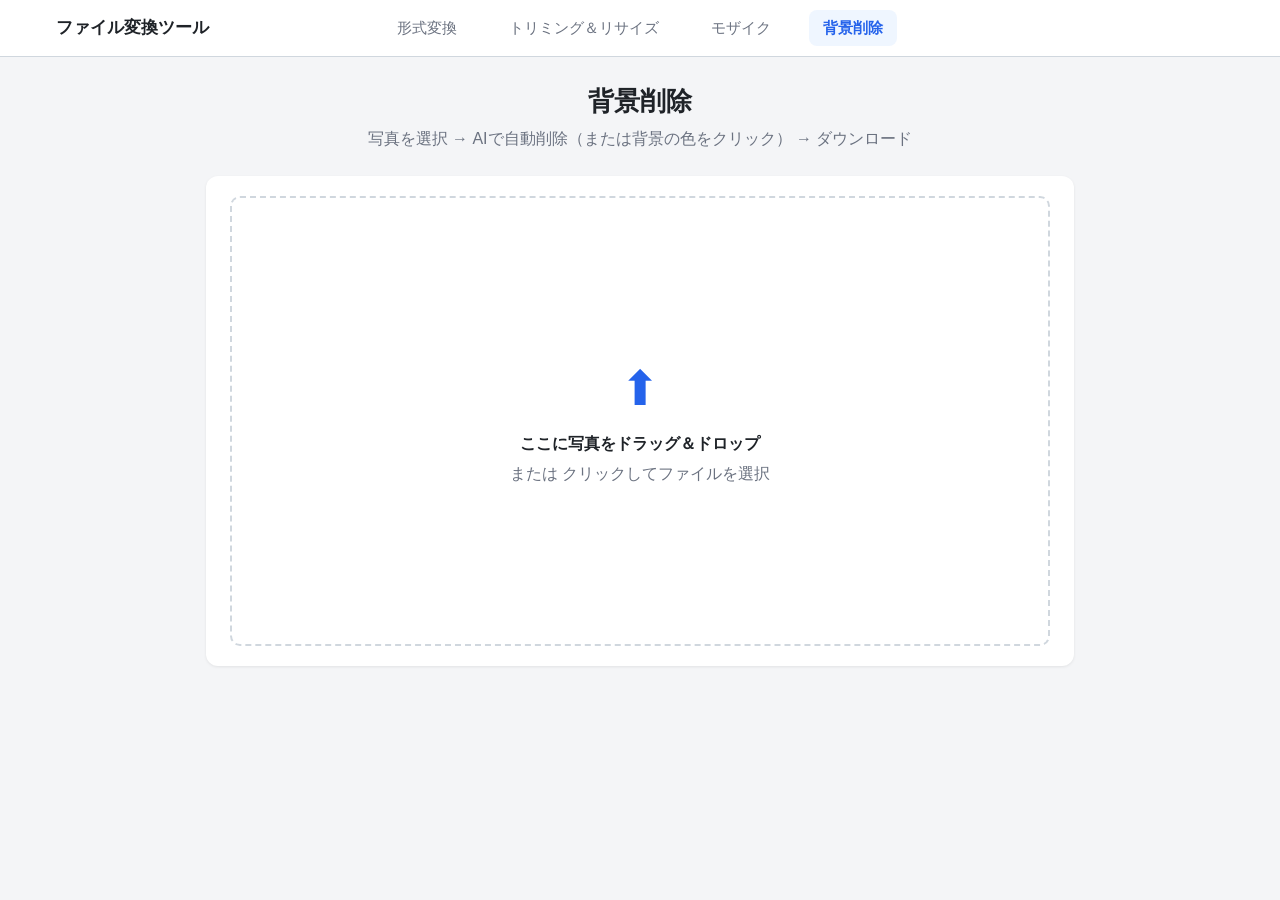
==== bg-remove/index.html @ c01a8f23 "画像ツール一式の初回コミット - 形式変換（画像・PDF の相互変換、入力形式の自動判定） - トリミング＆リサイズ - モザイク（図形・ブラシ、モザイク／ぼかし） - 背景削除（AI 自動削除、色で" ====
<!DOCTYPE html>
<html lang="ja">
<head>
  <meta charset="UTF-8">
  <meta name="viewport" content="width=device-width, initial-scale=1">
  <title>背景削除</title>
  <link rel="stylesheet" href="../style.css">
</head>
<body>
  <header class="site-header">
    <div class="site-inner">
      <a class="brand" href="../index.html">ファイル変換ツール</a>
      <nav class="site-nav">
        <a href="../index.html">形式変換</a>
        <a href="../resize/index.html">トリミング＆リサイズ</a>
        <a href="../mosaic/index.html">モザイク</a>
        <a href="index.html" class="active" aria-current="page">背景削除</a>
      </nav>
    </div>
  </header>

  <div class="page-head">
    <h1>背景削除</h1>
    <p class="sub">写真を選択 → AIで自動削除（または背景の色をクリック） → ダウンロード</p>
  </div>

  <div class="layout" id="layout">
    <main class="main-col">
      <!-- 最初の画面：ドロップのみ -->
      <section class="card drop-card" id="step-input">
        <label id="drop-zone" class="drop-zone" for="file-input">
          <input type="file" id="file-input" accept="image/*" hidden>
          <div class="drop-inner">
            <div class="drop-icon">⬆</div>
            <p><strong>ここに写真をドラッグ＆ドロップ</strong></p>
            <p class="muted">または クリックしてファイルを選択</p>
          </div>
        </label>
      </section>

      <!-- 読み込み後：左に画像 -->
      <section class="card hidden" id="workspace">
        <div class="pane-head">
          <h2 id="file-info"></h2>
          <div class="info-wrap">
            <button type="button" class="info-btn" aria-label="操作のヒント" aria-expanded="false">i</button>
            <p id="tool-hint" class="info-pop" role="tooltip"></p>
          </div>
        </div>
        <div class="edit-bar">
          <button type="button" id="btn-undo" class="icon-btn" title="元に戻す（⌘Z / Ctrl+Z）" aria-label="元に戻す">
            <svg viewBox="0 0 24 24" aria-hidden="true"><path d="M3 12a9 9 0 1 0 9-9 9.7 9.7 0 0 0-6.7 2.7L3 8"/><path d="M3 3v5h5"/></svg>
          </button>
          <button type="button" id="btn-redo" class="icon-btn" title="やり直す（⇧⌘Z / Ctrl+Y）" aria-label="やり直す">
            <svg viewBox="0 0 24 24" aria-hidden="true"><path d="M21 12a9 9 0 1 1-9-9 9.7 9.7 0 0 1 6.7 2.7L21 8"/><path d="M21 3v5h-5"/></svg>
          </button>
          <button type="button" id="btn-reset" class="btn secondary with-icon">
            <svg viewBox="0 0 24 24" aria-hidden="true"><path d="M3 6h18"/><path d="M8 6V4h8v2"/><path d="m19 6-1 14H6L5 6"/><path d="M10 11v6M14 11v6"/></svg>すべて元に戻す
          </button>
          <div class="bar-right">
            <div class="view-switch" role="tablist">
              <button type="button" role="tab" data-view="edit" class="active">編集</button>
              <button type="button" role="tab" data-view="original">元画像</button>
            </div>
          </div>
        </div>
        <div class="crop-area">
          <div id="stage" class="mosaic-stage">
            <canvas id="view" class="checker"></canvas>
          </div>
        </div>
      </section>
    </main>

    <!-- 背景削除の設定（サイドバー） -->
    <aside class="side card hidden" id="side">
      <div class="side-head">
        <h2>背景削除</h2>
      </div>

      <div class="side-body">
        <div class="opt">
          <button type="button" id="btn-ai" class="btn secondary block with-icon ai-btn">
            <span class="ai-fill" aria-hidden="true"></span>
            <svg viewBox="0 0 24 24" aria-hidden="true"><path d="M12 3l1.8 4.7L18.5 9.5l-4.7 1.8L12 16l-1.8-4.7L5.5 9.5l4.7-1.8Z"/><path d="M19 15l.8 2.2L22 18l-2.2.8L19 21l-.8-2.2L16 18l2.2-.8Z"/></svg>
            <span class="ai-label" aria-live="polite">AIで背景を自動削除</span>
          </button>
          <p class="muted small credit">AI: ormbg（Apache-2.0）／ Transformers.js（Apache-2.0）</p>
          <p id="ai-status" class="muted small">初回のみAIモデル（約44〜88MB）をダウンロードします。画像は外部に送信されません。</p>
        </div>

        <div class="opt divided">
          <div class="opt-title">色で消す <span class="muted small">（AI未使用）</span></div>
          <p class="muted small opt-note">画像の背景をクリックすると、つながっている色の近い範囲を消します。白い壁などシンプルな背景向けです。</p>
          <div class="opt-title">許容範囲 <span class="opt-value"><span id="tolerance-val">20</span></span></div>
          <input type="range" id="tolerance" min="1" max="60" step="1" value="20">
        </div>

        <div class="opt divided">
          <div class="opt-title">背景</div>
          <select id="bg-mode" class="seg">
            <option value="transparent">透明</option>
            <option value="white">白</option>
            <option value="color">色を指定</option>
          </select>
          <label id="bg-color-row" class="color-row hidden">色 <input type="color" id="bg-color" value="#2563eb"></label>
        </div>
      </div>

      <div class="side-actions">
        <button type="button" id="btn-download" class="btn primary block">ダウンロード</button>
        <button type="button" id="btn-new" class="btn secondary block">別の写真を選ぶ</button>
      </div>
    </aside>
  </div>

  <script src="../segmented.js"></script>
  <script src="app.js"></script>
</body>
</html>
---- style.css ----
* { box-sizing: border-box; }

:root {
  --bg: #f4f5f7;
  --card: #ffffff;
  --text: #1f2328;
  --muted: #6b7280;
  --accent: #2563eb;
  --accent-hover: #1d4ed8;
  --border: #d0d7de;
  --error: #dc2626;
  --panel: #f5f8ff;
  --header-h: 57px;
  --side-w: 360px;
}

body {
  margin: 0;
  font-family: -apple-system, BlinkMacSystemFont, "Hiragino Sans", "Noto Sans JP", sans-serif;
  background: var(--bg);
  color: var(--text);
  line-height: 1.6;
}

/* ---------- サイト共通ヘッダ ---------- */
.site-header {
  position: sticky;
  top: 0;
  z-index: 50;
  background: var(--card);
  border-bottom: 1px solid var(--border);
}
.site-inner {
  max-width: 1200px;
  margin: 0 auto;
  padding: 8px 16px;
  min-height: calc(var(--header-h) - 1px);
  display: flex;
  align-items: center;
  flex-wrap: wrap;
  gap: 8px 16px;
}
.brand {
  font-weight: bold;
  font-size: 1.05rem;
  color: var(--text);
  text-decoration: none;
}
.site-nav {
  display: flex;
  flex-wrap: wrap;
  gap: 4px;
  margin-left: auto;
}
.site-nav a {
  padding: 6px 14px;
  border-radius: 8px;
  color: var(--muted);
  text-decoration: none;
  font-size: .95rem;
}
/* ナビは画面の中央に置き、項目の間隔を広めにとる */
@media (min-width: 641px) {
  .site-inner {
    display: grid;
    grid-template-columns: 1fr auto 1fr;
  }
  .site-nav { margin-left: 0; gap: 24px; }
}
.site-nav a:hover { background: #f3f4f6; color: var(--text); }
.site-nav a.active { background: #eff6ff; color: var(--accent); font-weight: bold; }

.page-head {
  text-align: center;
  padding: 24px 16px 8px;
}
.page-head h1 { margin: 0; font-size: 1.6rem; }
.sub { margin: 4px 0 0; color: var(--muted); }

/* ---------- レイアウト ---------- */
.layout {
  max-width: 900px;
  margin: 0 auto;
  padding: 16px;
}

/* 設定サイドバー：見出し／中身（スクロール）／下端に固定の操作ボタン */
.card.side {
  display: flex;
  flex-direction: column;
  padding: 0;
  overflow: hidden;
  animation: side-in .25s ease-out;
}
.side-head { padding: 16px 20px 12px; }
.side-head + .side-body { padding-top: 4px; }
.side-head h2 { margin: 0; }
.side-body { padding: 16px 20px; }
.side-actions {
  padding: 12px 20px 16px;
  border-top: 1px solid var(--border);
  background: var(--card);
}
.side-actions p { margin: 4px 0; }
.side-actions p:empty { display: none; }

/* 広い画面：ヘッダの下から画面の下端まで、右端に貼り付ける */
@media (min-width: 861px) {
  body.has-side { padding-right: var(--side-w); }
  /* ヘッダは画面幅いっぱいのまま */
  body.has-side .site-header { margin-right: calc(-1 * var(--side-w)); }
  body.has-side .card.side {
    position: fixed;
    z-index: 40;
    top: var(--header-h);
    right: 0;
    bottom: 0;
    width: var(--side-w);
    margin: 0;
    border-radius: 0;
    box-shadow: -1px 0 0 var(--border), -6px 0 16px rgba(0,0,0,.05);
  }
  body.has-side .side-body { flex: 1; overflow-y: auto; }
  body.has-side .layout { max-width: 1100px; }
}
body.has-side .page-head { display: none; }

/* 最初の画面：大きなドロップ枠だけ */
.drop-card .drop-zone {
  min-height: 50vh;
  display: grid;
  place-items: center;
}
.drop-card .drop-icon { font-size: 3rem; }

/* 作業領域の見出し行（左に名前、右上に切り替えタブなど） */
.pane-head {
  display: flex;
  align-items: center;
  justify-content: space-between;
  gap: 12px;
  flex-wrap: wrap;
  margin-bottom: 12px;
}
.card .pane-head h2 { margin: 0; min-width: 0; overflow-wrap: anywhere; }

/* 編集／プレビュー切り替えタブ */
.view-switch {
  display: inline-flex;
  padding: 3px;
  border-radius: 10px;
  background: #e5e7eb;
}
.view-switch button {
  min-height: 38px;
  padding: 6px 16px;
  border: none;
  border-radius: 8px;
  background: transparent;
  color: var(--muted);
  font-size: .95rem;
  cursor: pointer;
}
.view-switch button:hover { color: var(--text); }
.view-switch button.active {
  background: #fff;
  color: var(--accent);
  font-weight: bold;
  box-shadow: 0 1px 3px rgba(0,0,0,.12);
}
@keyframes side-in {
  from { opacity: 0; transform: translateX(24px); }
  to { opacity: 1; transform: none; }
}

/* 狭い画面：作業領域の下に通常のカードとして並べる */
@media (max-width: 860px) {
  .card.side { animation-name: side-up; }
}
@keyframes side-up {
  from { opacity: 0; transform: translateY(16px); }
  to { opacity: 1; transform: none; }
}

/* ---------- サイドバーの設定項目 ---------- */
.opt { margin-bottom: 18px; }
.opt-title {
  display: flex;
  align-items: baseline;
  gap: 6px;
  font-weight: bold;
  font-size: .9rem;
  margin-bottom: 6px;
}
.opt-value { margin-left: auto; font-weight: normal; color: var(--muted); }
.opt input[type="range"] { width: 100%; height: 28px; }
.opt .fields { margin-bottom: 8px; }
.side .fields input[type="number"] { width: 90px; }

/* タップしやすいボタン型の選択肢（segmented.js） */
.seg-group {
  display: flex;
  flex-wrap: wrap;
  gap: 6px;
}
.seg-group button {
  flex: 1 1 auto;
  min-width: 64px;
  min-height: 44px;
  padding: 8px 10px;
  border: 1px solid var(--border);
  border-radius: 10px;
  background: #fff;
  color: var(--text);
  font-size: .95rem;
  cursor: pointer;
  text-align: center;
  display: grid;
  place-items: center;
  transition: background .15s, border-color .15s, color .15s;
  white-space: nowrap;
}
.seg-group button:hover:not(:disabled) { background: #f3f4f6; }
.seg-group button.active {
  background: var(--accent);
  border-color: var(--accent);
  color: #fff;
  font-weight: bold;
}
.seg-group button:disabled { opacity: .4; cursor: not-allowed; }
.seg-group button:focus-visible { outline: 2px solid var(--accent); outline-offset: 2px; }

/* ダウンロードボタン幅を2等分した枠（入力形式・出力形式で共通） */
.grid2 {
  display: grid;
  grid-template-columns: repeat(2, minmax(0, 1fr));
  gap: 6px;
}

/* ファイルタブ（トリミングのサイズの決め方）：サイドバー幅いっぱいのタブ＋下端まで続く内容パネル */
.file-tabs {
  display: flex;
  align-items: flex-end;
  gap: 4px;
}
.file-tabs label {
  flex: 1 1 0;
  display: grid;
  place-items: center;
  min-height: 44px;
  padding: 6px 8px;
  border: 1px solid var(--border);
  border-bottom: none;
  border-radius: 10px 10px 0 0;
  background: #e5e7eb;
  color: var(--muted);
  font-size: .95rem;
  white-space: nowrap;
  cursor: pointer;
  transition: background .15s, color .15s;
}
.file-tabs label:hover { background: #d7dbe0; color: var(--text); }
/* 選択中のタブは少し背を高くし、下のパネルと同じ色でつなげる */
.file-tabs label:has(input:checked) {
  position: relative;
  z-index: 1;
  min-height: 52px;
  margin-bottom: -1px;
  padding-bottom: 7px;
  background: var(--panel);
  border-top: 3px solid var(--accent);
  color: var(--accent);
  font-weight: bold;
}
.file-tabs input { position: absolute; opacity: 0; pointer-events: none; }
.file-tabs label:has(input:focus-visible) { outline: 2px solid var(--accent); outline-offset: -4px; }
.file-panel {
  flex: 1;
  border-top: 1px solid var(--border);
  background: var(--panel);
}
/* タブごとに切り替わる部分（その下は共通の設定） */
.tab-content {
  padding-bottom: 16px;
  margin-bottom: 16px;
  border-bottom: 1px dashed var(--border);
}
.tab-content:last-child { border-bottom: none; margin-bottom: 0; padding-bottom: 0; }
.tab-content .fields:not(.hidden) { margin-bottom: 0; }
.tab-content .opt:last-child { margin-bottom: 0; }
.tab-content p { margin: 0; }
.tab-content input[type="range"] { width: 100%; height: 28px; }

/* 自動判定された入力形式（ユーザは変更不可） */
.chip {
  display: grid;
  place-items: center;
  min-height: 44px;
  padding: 6px 4px;
  border-radius: 10px;
  background: #f3f4f6;
  border: 1px solid #e5e7eb;
  color: var(--muted);
  font-size: .9rem;
  white-space: nowrap;
  overflow: hidden;
  text-overflow: ellipsis;
}

/* 出力形式のドロップダウン */
.dd {
  width: 100%;
  min-height: 44px;
  padding: 8px 26px 8px 10px;
  border: 1px solid var(--accent);
  border-radius: 10px;
  color: var(--accent);
  font-size: .95rem;
  font-weight: bold;
  cursor: pointer;
  appearance: none;
  -webkit-appearance: none;
  background: #fff url("data:image/svg+xml,%3Csvg xmlns='http://www.w3.org/2000/svg' viewBox='0 0 12 8'%3E%3Cpath d='M1 1l5 5 5-5' fill='none' stroke='%232563eb' stroke-width='2'/%3E%3C/svg%3E") no-repeat right 10px center / 12px 8px;
}
.dd:hover { background-color: #eff6ff; }
.dd:focus-visible { outline: 2px solid var(--accent); outline-offset: 2px; }

.name-field { display: flex; align-items: center; gap: 6px; }
.name-field input {
  flex: 1;
  min-width: 0;
  padding: 10px;
  border: 1px solid var(--border);
  border-radius: 8px;
  font-size: 1rem;
}

.btn.block { display: block; width: 100%; margin: 6px 0; min-height: 48px; }

.card {
  background: var(--card);
  border-radius: 12px;
  padding: 20px 24px;
  margin-bottom: 20px;
  box-shadow: 0 1px 3px rgba(0,0,0,.08);
}
.card h2 {
  margin: 0 0 12px;
  font-size: 1.15rem;
  display: flex;
  align-items: center;
  gap: 10px;
}

.hidden { display: none !important; }
.muted { color: var(--muted); }
.small { font-size: .875rem; }
.center { text-align: center; }

/* ---------- Drop zone ---------- */
.drop-zone {
  display: block;
  border: 2px dashed var(--border);
  border-radius: 10px;
  padding: 40px 16px;
  text-align: center;
  cursor: pointer;
  transition: background .15s, border-color .15s;
}
.drop-zone:hover,
.drop-zone.dragover {
  border-color: var(--accent);
  background: #eff6ff;
}
.drop-inner p { margin: 4px 0; }
.drop-icon { font-size: 2rem; color: var(--accent); }

/* ---------- Settings ---------- */
.mode-switch {
  display: flex;
  gap: 20px;
  margin-bottom: 12px;
  flex-wrap: wrap;
}
.mode-switch label { cursor: pointer; }
.fields {
  display: flex;
  align-items: center;
  flex-wrap: wrap;
  gap: 12px;
  margin-bottom: 12px;
}
.fields p { flex-basis: 100%; margin: 0; }
.fields input[type="number"] {
  width: 100px;
  padding: 6px 8px;
  border: 1px solid var(--border);
  border-radius: 6px;
  font-size: 1rem;
}
.fields input[type="text"] {
  width: 200px;
  padding: 6px 8px;
  border: 1px solid var(--border);
  border-radius: 6px;
  font-size: 1rem;
}
.fields select {
  padding: 6px 8px;
  border: 1px solid var(--border);
  border-radius: 6px;
  font-size: 1rem;
}
.fields input[type="range"] { vertical-align: middle; }
.x { font-weight: bold; color: var(--muted); }
.arrow { font-size: 1.2rem; color: var(--muted); }

/* ---------- Crop ---------- */
.crop-area {
  display: flex;
  justify-content: center;
  background: #2b2b2b;
  border-radius: 8px;
  padding: 16px;
}
.stage {
  position: relative;
  overflow: hidden;
  user-select: none;
  touch-action: none;
  line-height: 0;
}
.stage img {
  display: block;
  max-width: 100%;
  max-height: 70vh;
  pointer-events: none;
}
.crop-box {
  position: absolute;
  border: 2px solid #fff;
  box-shadow: 0 0 0 9999px rgba(0, 0, 0, .55);
  cursor: move;
}
.crop-box .grid {
  position: absolute;
  inset: 0;
  pointer-events: none;
  background-image:
    linear-gradient(to right, rgba(255,255,255,.4) 1px, transparent 1px),
    linear-gradient(to bottom, rgba(255,255,255,.4) 1px, transparent 1px);
  background-size: 33.333% 33.333%;
  background-position: -1px -1px;
}
.handle {
  position: absolute;
  width: 18px; height: 18px;
  background: #fff;
  border: 2px solid var(--accent);
  border-radius: 3px;
}
.handle.nw { left: -10px; top: -10px; cursor: nwse-resize; }
.handle.se { right: -10px; bottom: -10px; cursor: nwse-resize; }
.handle.ne { right: -10px; top: -10px; cursor: nesw-resize; }
.handle.sw { left: -10px; bottom: -10px; cursor: nesw-resize; }

/* 自由モード用の辺ハンドル */
.handle.edge { display: none; }
.stage.free .handle.edge { display: block; }
.handle.n { top: -10px; left: calc(50% - 9px); cursor: ns-resize; }
.handle.s { bottom: -10px; left: calc(50% - 9px); cursor: ns-resize; }
.handle.e { right: -10px; top: calc(50% - 9px); cursor: ew-resize; }
.handle.w { left: -10px; top: calc(50% - 9px); cursor: ew-resize; }
.stage.free { cursor: crosshair; }

/* ---------- モザイク ---------- */
.mosaic-stage {
  position: relative;
  line-height: 0;
  touch-action: none;
  user-select: none;
}
.mosaic-stage canvas#view {
  display: block;
  max-width: 100%;
  max-height: calc(100vh - 220px);
}
.mosaic-stage canvas#overlay {
  position: absolute;
  inset: 0;
  width: 100%;
  height: 100%;
  pointer-events: none;
}
.mosaic-stage[data-tool="brush"] { cursor: none; }
.mosaic-stage[data-tool="rect"],
.mosaic-stage[data-tool="ellipse"] { cursor: crosshair; }

/* 形のパレット（クリックで選択、画像へドラッグで追加） */
.shape-palette { display: grid; grid-template-columns: repeat(2, minmax(0, 1fr)); gap: 8px; }
.shape-tile {
  display: flex;
  flex-direction: column;
  align-items: center;
  gap: 6px;
  padding: 12px 8px 8px;
  border: 1px solid var(--border);
  border-radius: 10px;
  background: #fff;
  color: var(--text);
  font-size: .9rem;
  cursor: grab;
  touch-action: none;
  user-select: none;
}
.shape-tile:hover { background: #f3f4f6; }
.shape-tile:active { cursor: grabbing; }
.shape-tile.active { border-color: var(--accent); background: #eff6ff; color: var(--accent); font-weight: bold; }
.shape-icon {
  width: 44px;
  height: 32px;
  border: 2px solid currentColor;
  background: repeating-conic-gradient(rgba(37,99,235,.25) 0% 25%, transparent 0% 50%) 0 0 / 8px 8px;
}
.shape-icon.rect { border-radius: 3px; }
.shape-icon.ellipse { border-radius: 50%; }
/* ブラシの鉛筆・消しゴム（丸ボタン） */
.round-tools { display: flex; gap: 14px; margin-bottom: 16px; }
.round-tool {
  width: 52px;
  height: 52px;
  border-radius: 50%;
  border: 1px solid var(--border);
  background: #fff;
  color: var(--muted);
  display: grid;
  place-items: center;
  cursor: pointer;
  transition: background .15s, color .15s, border-color .15s;
}
.round-tool svg {
  width: 24px;
  height: 24px;
  fill: none;
  stroke: currentColor;
  stroke-width: 2;
  stroke-linecap: round;
  stroke-linejoin: round;
}
.round-tool:hover { background: #f3f4f6; color: var(--text); }
.round-tool.active { background: var(--accent); border-color: var(--accent); color: #fff; }
.round-tool:focus-visible { outline: 2px solid var(--accent); outline-offset: 2px; }

/* ドラッグ中にポインタについてくる影 */
.shape-ghost {
  position: fixed;
  z-index: 200;
  width: 56px;
  height: 40px;
  margin: -20px 0 0 -28px;
  border: 2px dashed var(--accent);
  background: rgba(37, 99, 235, .15);
  pointer-events: none;
}
.shape-ghost.ellipse { border-radius: 50%; }
.shape-ghost.rect { border-radius: 4px; }

/* 画像の上の操作バー（元に戻す・やり直す・すべて解除） */
.edit-bar {
  display: flex;
  align-items: center;
  flex-wrap: wrap;
  gap: 8px;
  margin-bottom: 12px;
}
.bar-right { display: flex; align-items: center; gap: 8px; margin-left: auto; }

/* 「i」ボタンと説明の吹き出し */
.info-wrap { position: relative; }
.info-btn {
  width: 28px;
  height: 28px;
  border-radius: 50%;
  border: 1px solid var(--border);
  background: #fff;
  color: var(--muted);
  font: italic bold .9rem Georgia, "Times New Roman", serif;
  cursor: pointer;
  padding: 0;
}
.info-btn:hover,
.info-wrap.open .info-btn { color: var(--accent); border-color: var(--accent); }
.info-pop {
  display: none;
  position: absolute;
  z-index: 30;
  top: calc(100% + 8px);
  right: 0;
  width: max-content;
  max-width: min(320px, 80vw);
  margin: 0;
  padding: 10px 12px;
  border-radius: 8px;
  background: #1f2328;
  color: #fff;
  font-size: .85rem;
  line-height: 1.5;
  box-shadow: 0 4px 12px rgba(0,0,0,.2);
}
.info-pop::before {
  content: "";
  position: absolute;
  top: -6px;
  right: 9px;
  border: 6px solid transparent;
  border-top: none;
  border-bottom-color: #1f2328;
}
.info-wrap.open .info-pop { display: block; }
@media (hover: hover) {
  .info-wrap:hover .info-pop { display: block; }
}
.icon-btn {
  width: 40px;
  height: 40px;
  border-radius: 50%;
  border: 1px solid var(--border);
  background: #fff;
  color: var(--text);
  display: grid;
  place-items: center;
  cursor: pointer;
  padding: 0;
}
.icon-btn:hover:not(:disabled) { background: #f3f4f6; }
.icon-btn:disabled { opacity: .35; cursor: not-allowed; }
.icon-btn svg,
.btn.with-icon svg {
  width: 20px;
  height: 20px;
  fill: none;
  stroke: currentColor;
  stroke-width: 2;
  stroke-linecap: round;
  stroke-linejoin: round;
}
.btn.with-icon {
  display: inline-flex;
  align-items: center;
  gap: 6px;
  margin: 0;
  min-height: 40px;
  padding: 6px 14px;
  font-size: .9rem;
}
.btn.with-icon svg { width: 18px; height: 18px; }

/* ---------- 背景削除 ---------- */
/* 透明な部分が分かるよう、キャンバスの下に市松模様を敷く */
canvas.checker {
  background: repeating-conic-gradient(#d4d7dc 0% 25%, #fff 0% 50%) 50% / 16px 16px;
}
.btn.secondary.ai-btn { justify-content: center; font-weight: bold; color: var(--accent); border-color: var(--accent); }
.btn.secondary.ai-btn:hover:not(:disabled) { background: #eff6ff; }
/* AI ボタン自体を進捗バーにする */
.btn.secondary.ai-btn { position: relative; overflow: hidden; }
.ai-btn > svg, .ai-btn > .ai-label { position: relative; }
.ai-fill {
  position: absolute;
  inset: 0 auto 0 0;
  width: 0;
  background: rgba(37, 99, 235, .18);
  transition: width .25s linear;
}
.btn.secondary.ai-btn.running { opacity: 1; cursor: progress; background: #fff; font-variant-numeric: tabular-nums; }
.ai-label { white-space: nowrap; overflow: hidden; text-overflow: ellipsis; }
#ai-status { margin: 8px 0 0; }
.error-text { color: var(--error) !important; }
.opt.divided { padding-top: 16px; border-top: 1px dashed var(--border); }
.opt-note { margin: 0 0 12px; }
/* 背景削除：クリックで色の範囲を消す */
#view.checker { cursor: crosshair; }
.readonly #view.checker { cursor: default; }
.opt input[type="range"] { width: 100%; }
.color-row { display: flex; align-items: center; gap: 8px; margin-top: 10px; font-size: .9rem; }
.color-row input[type="color"] { width: 48px; height: 32px; padding: 0; border: 1px solid var(--border); border-radius: 6px; background: #fff; }
.credit { margin: 6px 0 0; font-size: .75rem; }

/* 元画像の表示中は画像の上で操作できない */
.mosaic-stage.readonly { cursor: default !important; }

/* 編集中の画像の上へ写真をドラッグしているとき */
#workspace { position: relative; }
#workspace.drop-replace::after {
  content: "";
  position: absolute;
  inset: 0;
  border: 3px dashed var(--accent);
  border-radius: 12px;
  pointer-events: none;
}

/* つまんだ角の拡大表示（ルーペ） */
.loupe {
  position: fixed;
  z-index: 100;
  width: 180px;
  height: 180px;
  border: 3px solid #fff;
  border-radius: 8px;
  box-shadow: 0 4px 16px rgba(0,0,0,.45);
  pointer-events: none;
  background: #2b2b2b;
}

.crop-tools {
  display: flex;
  justify-content: space-between;
  align-items: center;
  margin-top: 12px;
  gap: 12px;
  flex-wrap: wrap;
}

/* ---------- Output ---------- */
.preview-wrap {
  display: flex;
  justify-content: center;
  padding: 16px;
  background:
    repeating-conic-gradient(#e5e7eb 0% 25%, #fff 0% 50%) 50% / 20px 20px;
  border-radius: 8px;
  margin-bottom: 8px;
}
#preview {
  max-width: 100%;
  max-height: 400px;
  box-shadow: 0 2px 8px rgba(0,0,0,.2);
}

.btn {
  font-size: 1rem;
  padding: 10px 22px;
  border-radius: 8px;
  border: 1px solid transparent;
  cursor: pointer;
  margin: 4px;
}
.btn.primary { background: var(--accent); color: #fff; }
.btn.primary:hover { background: var(--accent-hover); }
.btn.secondary { background: #fff; color: var(--text); border-color: var(--border); }
.btn.secondary:hover { background: #f3f4f6; }
.btn.small-btn { font-size: .875rem; padding: 6px 14px; margin: 0; }
.btn:disabled { opacity: .5; cursor: not-allowed; }

/* ================= 形式変換 ================= */
.page-tools {
  display: flex;
  align-items: center;
  flex-wrap: wrap;
  gap: 8px;
  margin: 8px 0 12px;
}
.page-tools .btn { margin: 0; }

.thumb-grid {
  display: grid;
  grid-template-columns: repeat(auto-fill, minmax(140px, 1fr));
  gap: 14px;
  margin-bottom: 12px;
}
.thumb {
  position: relative;
  border: 2px solid var(--border);
  border-radius: 8px;
  padding: 8px;
  background: #fafafa;
  text-align: center;
  transition: border-color .15s, opacity .15s;
}
.thumb.error { border-color: var(--error); background: #fef2f2; }
.thumb .frame {
  height: 160px;
  display: flex;
  align-items: center;
  justify-content: center;
  /* 透過が分かるようにチェッカー柄 */
  background:
    repeating-conic-gradient(#e5e7eb 0% 25%, #fff 0% 50%) 50% / 16px 16px;
  border-radius: 4px;
  overflow: hidden;
}
.thumb canvas,
.thumb img {
  max-width: 100%;
  max-height: 100%;
  box-shadow: 0 1px 4px rgba(0,0,0,.2);
}
.thumb .frame .placeholder { color: var(--muted); font-size: .8rem; }
.thumb .label {
  margin-top: 6px;
  font-size: .8rem;
  overflow: hidden;
  text-overflow: ellipsis;
  white-space: nowrap;
}
.thumb .meta {
  font-size: .75rem;
  color: var(--muted);
  min-height: 1.4em;
}
.thumb.error .meta { color: var(--error); }
.badge {
  display: inline-block;
  padding: 0 6px;
  margin-right: 4px;
  border-radius: 4px;
  background: #e5e7eb;
  color: var(--muted);
  font-size: .7rem;
  font-weight: bold;
}
.thumb .range {
  display: block;
  font-size: .75rem;
  color: var(--muted);
  margin-top: 4px;
}
.thumb .range input {
  width: 100px;
  padding: 6px 8px;
  border: 1px solid var(--border);
  border-radius: 6px;
  font-size: .85rem;
}
.thumb .range input.invalid { border-color: var(--error); background: #fef2f2; }
.thumb .save-one {
  margin-top: 6px;
  width: 100%;
  min-height: 36px;
  font-size: .85rem;
  padding: 6px 8px;
  border-radius: 8px;
  border: 1px solid var(--border);
  background: #fff;
  cursor: pointer;
}
.thumb .save-one:hover { background: #f3f4f6; }
.thumb .save-one:disabled { opacity: .5; cursor: not-allowed; }

/* 並べ替え */
.sortable .thumb { cursor: grab; }
.sortable .thumb.dragging { opacity: .4; }
.sortable .thumb.drop-before { border-left: 4px solid var(--accent); }
.sortable .thumb.drop-after { border-right: 4px solid var(--accent); }
.thumb .order {
  position: absolute;
  top: 12px; left: 12px;
  min-width: 22px; height: 22px;
  padding: 0 6px;
  border-radius: 11px;
  background: var(--accent);
  color: #fff;
  font-size: .75rem;
  line-height: 22px;
  z-index: 1;
}
.thumb .remove {
  position: absolute;
  top: 10px; right: 10px;
  width: 32px; height: 32px;
  font-size: 1.1rem;
  border-radius: 50%;
  border: none;
  background: rgba(0,0,0,.6);
  color: #fff;
  cursor: pointer;
  line-height: 32px;
  padding: 0;
  z-index: 1;
}
.thumb .remove:hover { background: var(--error); }
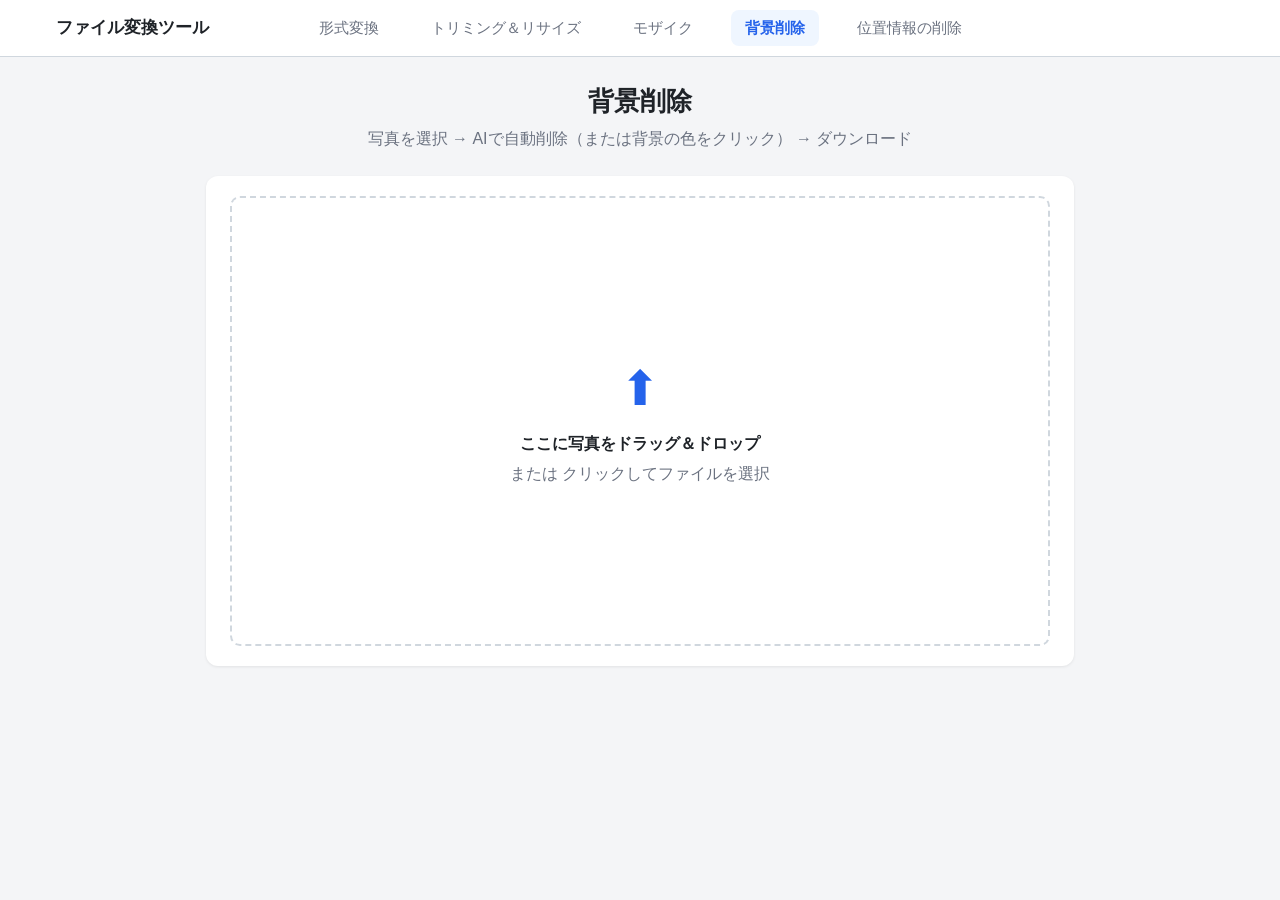
==== commit 62e4d3e8: "位置情報の削除ページを追加し、リサイズに重さの上限を追加 - 位置情報の削除（JPEG / PNG）：撮影場所だけ、またはすべての付加情報を、   画像データを作り直さずに削除（向き・色の情報は残す）" ====
--- a/bg-remove/index.html
+++ b/bg-remove/index.html
@@ -10,14 +10,10 @@
   <header class="site-header">
     <div class="site-inner">
       <a class="brand" href="../index.html">ファイル変換ツール</a>
-      <nav class="site-nav">
-        <a href="../index.html">形式変換</a>
-        <a href="../resize/index.html">トリミング＆リサイズ</a>
-        <a href="../mosaic/index.html">モザイク</a>
-        <a href="index.html" class="active" aria-current="page">背景削除</a>
-      </nav>
+      <nav class="site-nav"></nav>
     </div>
   </header>
+  <script src="../nav.js"></script>
 
   <div class="page-head">
     <h1>背景削除</h1>
@@ -65,6 +61,10 @@
           </div>
         </div>
         <div class="crop-area">
+          <div id="guide" class="canvas-guide hidden" role="status">
+            <svg viewBox="0 0 24 24" aria-hidden="true"><path d="M9 11V5a2 2 0 0 1 4 0v5"/><path d="M13 10V8a2 2 0 0 1 4 0v4"/><path d="M17 11a2 2 0 0 1 4 0v3a7 7 0 0 1-7 7h-1a7 7 0 0 1-5.4-2.6L4.3 15a2 2 0 0 1 3-2.6L9 14"/></svg>
+            <span></span>
+          </div>
           <div id="stage" class="mosaic-stage">
             <canvas id="view" class="checker"></canvas>
           </div>
@@ -78,30 +78,49 @@
         <h2>背景削除</h2>
       </div>
 
-      <div class="side-body">
-        <div class="opt">
-          <button type="button" id="btn-ai" class="btn secondary block with-icon ai-btn">
-            <span class="ai-fill" aria-hidden="true"></span>
-            <svg viewBox="0 0 24 24" aria-hidden="true"><path d="M12 3l1.8 4.7L18.5 9.5l-4.7 1.8L12 16l-1.8-4.7L5.5 9.5l4.7-1.8Z"/><path d="M19 15l.8 2.2L22 18l-2.2.8L19 21l-.8-2.2L16 18l2.2-.8Z"/></svg>
-            <span class="ai-label" aria-live="polite">AIで背景を自動削除</span>
-          </button>
-          <p class="muted small credit">AI: ormbg（Apache-2.0）／ Transformers.js（Apache-2.0）</p>
-          <p id="ai-status" class="muted small">初回のみAIモデル（約44〜88MB）をダウンロードします。画像は外部に送信されません。</p>
+      <div class="file-tabs" role="radiogroup" aria-label="消し方">
+        <label><input type="radio" name="method" value="ai" checked>AI</label>
+        <label><input type="radio" name="method" value="color">AI未使用</label>
+      </div>
+
+      <div class="side-body file-panel">
+        <div class="tab-content">
+          <div id="ai-fields">
+            <button type="button" id="btn-ai" class="btn secondary block with-icon ai-btn">
+              <span class="ai-fill" aria-hidden="true"></span>
+              <svg viewBox="0 0 24 24" aria-hidden="true"><path d="M12 3l1.8 4.7L18.5 9.5l-4.7 1.8L12 16l-1.8-4.7L5.5 9.5l4.7-1.8Z"/><path d="M19 15l.8 2.2L22 18l-2.2.8L19 21l-.8-2.2L16 18l2.2-.8Z"/></svg>
+              <span class="ai-label" aria-live="polite">AIで背景を自動削除</span>
+            </button>
+            <p class="muted small credit">AI: ormbg（Apache-2.0）／ Transformers.js（Apache-2.0）</p>
+            <p id="ai-status" class="muted small">初回のみAIモデル（約44〜88MB）をダウンロードします。画像は外部に送信されません。</p>
+          </div>
+
+          <div id="color-fields" class="hidden">
+            <button type="button" id="btn-edges" class="btn secondary block with-icon action-btn">
+              <svg viewBox="0 0 24 24" aria-hidden="true"><path d="M4 9V5a1 1 0 0 1 1-1h4"/><path d="M15 4h4a1 1 0 0 1 1 1v4"/><path d="M20 15v4a1 1 0 0 1-1 1h-4"/><path d="M9 20H5a1 1 0 0 1-1-1v-4"/><circle cx="12" cy="12" r="3"/></svg>
+              <span>ふちの色で背景を消す</span>
+            </button>
+            <p class="muted small opt-note">画像のふちの色を背景とみなして、つながっている近い色を消します。消し残りは、画像の背景をクリックしても消せます。白い壁などシンプルな背景向けです。</p>
+            <div class="opt-title">消す色の範囲</div>
+            <!-- 色の帯そのものがスライダー。つまみより左の色が消え、右は残る -->
+            <div class="tol-slider">
+              <div id="tol-strip" class="tol-strip"></div>
+              <div id="tol-erase" class="tol-erase"><span>消える</span></div>
+              <div id="tol-keep" class="tol-keep"><span>残る</span></div>
+              <input type="range" id="tolerance" min="1" max="60" step="1" value="20" aria-label="消す色の範囲">
+            </div>
+            <div class="range-ends"><span id="tol-seed-label">例：白をクリックした場合</span><span>かなり違う色</span></div>
+            <p class="muted small opt-note">色が見えている所までが消えます。消したあとにつまみを動かすと、消える範囲がその場で変わります。</p>
+          </div>
         </div>
 
-        <div class="opt divided">
-          <div class="opt-title">色で消す <span class="muted small">（AI未使用）</span></div>
-          <p class="muted small opt-note">画像の背景をクリックすると、つながっている色の近い範囲を消します。白い壁などシンプルな背景向けです。</p>
-          <div class="opt-title">許容範囲 <span class="opt-value"><span id="tolerance-val">20</span></span></div>
-          <input type="range" id="tolerance" min="1" max="60" step="1" value="20">
-        </div>
-
-        <div class="opt divided">
-          <div class="opt-title">背景</div>
+        <div class="opt">
+          <div class="opt-title">消した部分の色</div>
+          <p class="muted small opt-note">保存した画像で、消した部分をこの色にします（透明のままは PNG で保存）。</p>
           <select id="bg-mode" class="seg">
-            <option value="transparent">透明</option>
+            <option value="transparent">透明のまま</option>
             <option value="white">白</option>
-            <option value="color">色を指定</option>
+            <option value="color">色を選ぶ</option>
           </select>
           <label id="bg-color-row" class="color-row hidden">色 <input type="color" id="bg-color" value="#2563eb"></label>
         </div>
--- a/style.css
+++ b/style.css
@@ -660,8 +660,11 @@
 canvas.checker {
   background: repeating-conic-gradient(#d4d7dc 0% 25%, #fff 0% 50%) 50% / 16px 16px;
 }
-.btn.secondary.ai-btn { justify-content: center; font-weight: bold; color: var(--accent); border-color: var(--accent); }
-.btn.secondary.ai-btn:hover:not(:disabled) { background: #eff6ff; }
+.btn.secondary.ai-btn,
+.btn.secondary.action-btn { justify-content: center; font-weight: bold; color: var(--accent); border-color: var(--accent); }
+.btn.secondary.ai-btn:hover:not(:disabled),
+.btn.secondary.action-btn:hover:not(:disabled) { background: #eff6ff; }
+#color-fields .action-btn + .opt-note { margin: 8px 0 16px; }
 /* AI ボタン自体を進捗バーにする */
 .btn.secondary.ai-btn { position: relative; overflow: hidden; }
 .ai-btn > svg, .ai-btn > .ai-label { position: relative; }
@@ -676,10 +679,101 @@
 .ai-label { white-space: nowrap; overflow: hidden; text-overflow: ellipsis; }
 #ai-status { margin: 8px 0 0; }
 .error-text { color: var(--error) !important; }
-.opt.divided { padding-top: 16px; border-top: 1px dashed var(--border); }
 .opt-note { margin: 0 0 12px; }
 /* 背景削除：クリックで色の範囲を消す */
-#view.checker { cursor: crosshair; }
+.pick-color #view.checker { cursor: crosshair; }
+/* 画像の上の手順案内（画像のまわりの暗い枠を基準に置く） */
+.crop-area { position: relative; }
+.canvas-guide {
+  position: absolute;
+  top: 12px;
+  left: 50%;
+  transform: translateX(-50%);
+  width: max-content;
+  max-width: calc(100% - 24px);
+  z-index: 2;
+  display: flex;
+  align-items: center;
+  gap: 8px;
+  padding: 8px 14px;
+  border-radius: 999px;
+  background: rgba(31, 35, 40, .88);
+  color: #fff;
+  font-size: .85rem;
+  line-height: 1.4;
+  box-shadow: 0 4px 12px rgba(0,0,0,.25);
+  pointer-events: none;
+  animation: guide-in .3s ease-out;
+}
+.canvas-guide svg { flex: none; width: 20px; height: 20px; fill: none; stroke: currentColor; stroke-width: 2; stroke-linecap: round; stroke-linejoin: round; }
+@keyframes guide-in { from { opacity: 0; transform: translate(-50%, -6px); } to { opacity: 1; transform: translateX(-50%); } }
+/* 色の帯のスライダー（つまみより左の色が消え、右は残る） */
+.tol-slider { --thumb: 16px; position: relative; height: 36px; margin: 4px 0 6px; }
+.tol-strip { position: absolute; inset: 6px 0; border-radius: 6px; border: 1px solid var(--border); }
+.tol-keep {
+  --p: 0;
+  position: absolute;
+  top: 6px;
+  bottom: 6px;
+  right: 0;
+  /* つまみの中心から右端まで */
+  left: calc(var(--p) * (100% - var(--thumb)) + var(--thumb) / 2);
+  border-radius: 0 6px 6px 0;
+  background: repeating-linear-gradient(45deg, rgba(255,255,255,.85) 0 6px, rgba(255,255,255,.6) 6px 12px);
+  display: grid;
+  place-items: center;
+  overflow: hidden;
+  pointer-events: none;
+}
+.tol-erase {
+  --p: 0;
+  position: absolute;
+  top: 6px;
+  bottom: 6px;
+  left: 0;
+  width: calc(var(--p) * (100% - var(--thumb)) + var(--thumb) / 2);
+  display: grid;
+  place-items: center;
+  overflow: hidden;
+  pointer-events: none;
+}
+.tol-keep span,
+.tol-erase span { font-size: .75rem; font-weight: bold; color: var(--muted); white-space: nowrap; }
+.tol-erase span { padding: 0 10px; background: rgba(255,255,255,.75); border-radius: 4px; }
+
+.tol-slider input[type="range"] {
+  position: absolute;
+  inset: 0;
+  width: 100%;
+  height: 100%;
+  margin: 0;
+  background: transparent;
+  -webkit-appearance: none;
+  appearance: none;
+  cursor: pointer;
+}
+.tol-slider input[type="range"]::-webkit-slider-runnable-track { background: transparent; height: 100%; }
+.tol-slider input[type="range"]::-webkit-slider-thumb {
+  -webkit-appearance: none;
+  width: var(--thumb);
+  height: 36px;
+  border-radius: 5px;
+  background: #fff;
+  border: 2px solid var(--accent);
+  box-shadow: 0 1px 4px rgba(0,0,0,.3);
+}
+.tol-slider input[type="range"]::-moz-range-track { background: transparent; height: 100%; }
+.tol-slider input[type="range"]::-moz-range-thumb {
+  width: var(--thumb);
+  height: 32px;
+  border-radius: 5px;
+  background: #fff;
+  border: 2px solid var(--accent);
+  box-shadow: 0 1px 4px rgba(0,0,0,.3);
+}
+.tol-slider input[type="range"]:focus-visible { outline: 2px solid var(--accent); outline-offset: 2px; border-radius: 6px; }
+.range-ends { display: flex; justify-content: space-between; margin-top: -2px; font-size: .75rem; color: var(--muted); }
+#color-fields .opt-note:last-child { margin: 10px 0 0; }
 .readonly #view.checker { cursor: default; }
 .opt input[type="range"] { width: 100%; }
 .color-row { display: flex; align-items: center; gap: 8px; margin-top: 10px; font-size: .9rem; }
@@ -880,3 +974,79 @@
   z-index: 1;
 }
 .thumb .remove:hover { background: var(--error); }
+
+/* ================= 位置情報の削除 ================= */
+.meta-list { display: flex; flex-direction: column; gap: 10px; }
+.meta-row {
+  display: grid;
+  grid-template-columns: 96px minmax(0, 1fr) auto;
+  gap: 14px;
+  align-items: start;
+  padding: 10px;
+  border: 2px solid var(--border);
+  border-radius: 8px;
+  background: #fafafa;
+}
+.meta-row.error { border-color: var(--error); background: #fef2f2; }
+.meta-thumb {
+  width: 96px;
+  height: 96px;
+  display: grid;
+  place-items: center;
+  border-radius: 6px;
+  overflow: hidden;
+  background: repeating-conic-gradient(#e5e7eb 0% 25%, #fff 0% 50%) 50% / 12px 12px;
+}
+.meta-thumb img { max-width: 100%; max-height: 100%; }
+.meta-name { font-weight: bold; font-size: .9rem; overflow-wrap: anywhere; margin-bottom: 4px; }
+.meta-info { display: grid; grid-template-columns: auto 1fr; gap: 2px 12px; margin: 0; font-size: .8rem; }
+.meta-info dt { color: var(--muted); }
+.meta-info dd { margin: 0; overflow-wrap: anywhere; }
+.meta-info dd.warn { color: #b45309; font-weight: bold; }
+.meta-result { margin-top: 6px; font-size: .8rem; font-weight: bold; }
+.meta-result.ok { color: #15803d; }
+.meta-result.ng { color: var(--error); }
+.meta-actions { display: flex; align-items: center; gap: 6px; }
+.meta-actions .save-one {
+  min-height: 36px;
+  padding: 6px 14px;
+  font-size: .85rem;
+  border-radius: 8px;
+  border: 1px solid var(--border);
+  background: #fff;
+  cursor: pointer;
+}
+.meta-actions .save-one:hover { background: #f3f4f6; }
+.meta-actions .save-one:disabled { opacity: .5; cursor: not-allowed; }
+.meta-actions .remove {
+  width: 32px;
+  height: 32px;
+  border-radius: 50%;
+  border: none;
+  background: rgba(0,0,0,.6);
+  color: #fff;
+  font-size: 1.1rem;
+  line-height: 32px;
+  padding: 0;
+  cursor: pointer;
+}
+.meta-actions .remove:hover { background: var(--error); }
+@media (max-width: 560px) {
+  .meta-row { grid-template-columns: 64px minmax(0, 1fr); }
+  .meta-thumb { width: 64px; height: 64px; }
+  .meta-actions { grid-column: 1 / -1; justify-content: flex-end; }
+}
+.warn-text { color: #b45309 !important; }
+.size-note { margin: 8px 0 0; }
+/* 重さの上限：数値＋単位 */
+.size-input { display: flex; align-items: center; gap: 8px; margin-top: 10px; font-size: .9rem; }
+.size-input input[type="number"] {
+  width: 110px;
+  min-height: 44px;
+  padding: 8px 10px;
+  border: 1px solid var(--border);
+  border-radius: 10px;
+  font-size: 1rem;
+}
+.size-input input.invalid { border-color: var(--error); background: #fef2f2; }
+.size-input .dd { width: 92px; }
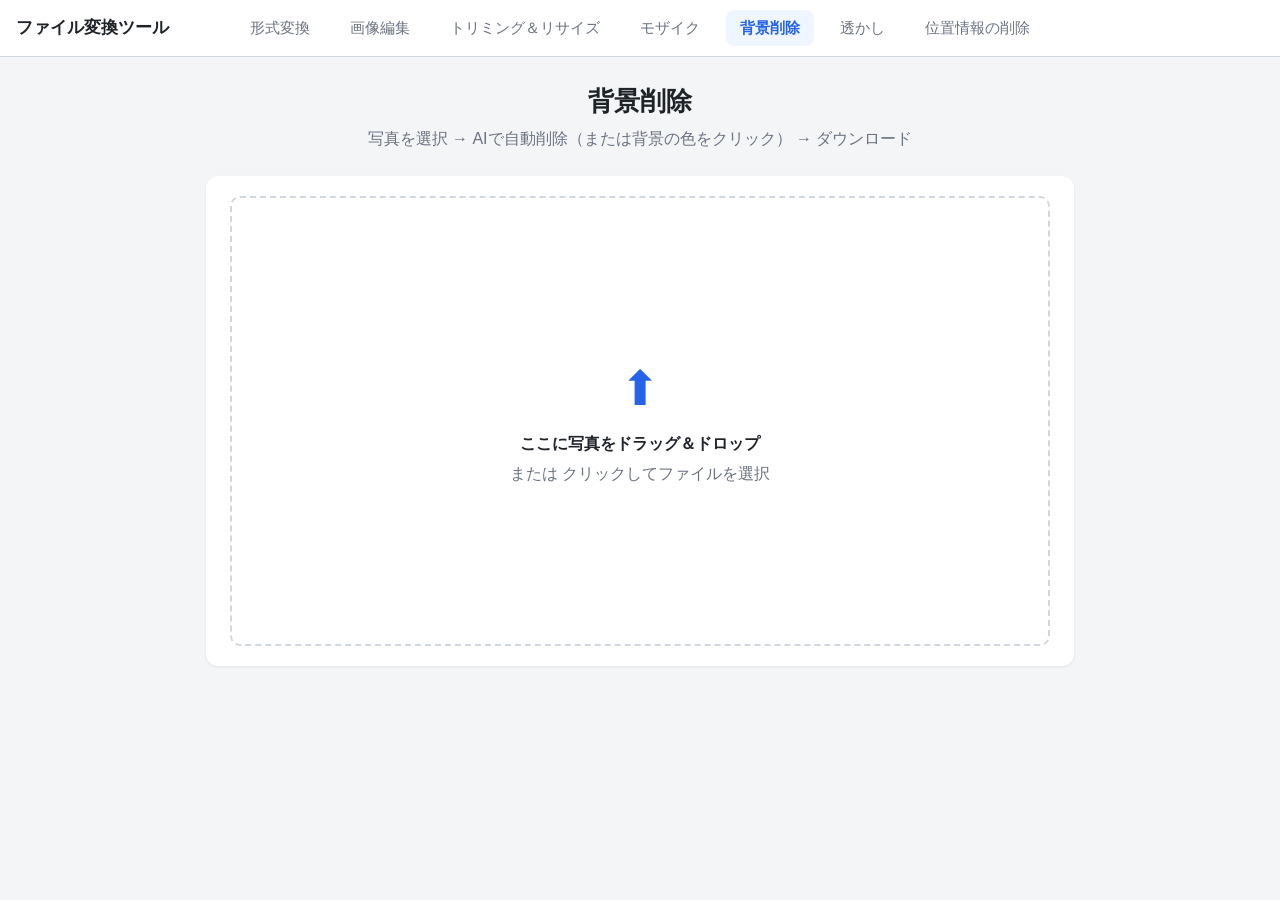
==== commit 389e8dda: "作業の保存・復元と、道具間の画像の受け渡し（いったん退避） - store.js：道具ごとの作業をブラウザ内（IndexedDB）に自動保存し、   ページに戻ったら復元。Safari 対策として画像" ====
--- a/bg-remove/index.html
+++ b/bg-remove/index.html
@@ -44,6 +44,10 @@
           </div>
         </div>
         <div class="edit-bar">
+          <button type="button" id="btn-new" class="btn secondary with-icon">
+            <svg viewBox="0 0 24 24" aria-hidden="true"><rect x="3" y="4" width="18" height="16" rx="2"/><circle cx="9" cy="10" r="2"/><path d="m21 16-5-5-9 9"/></svg>別の写真を選ぶ
+          </button>
+          <span class="bar-divider" aria-hidden="true"></span>
           <button type="button" id="btn-undo" class="icon-btn" title="元に戻す（⌘Z / Ctrl+Z）" aria-label="元に戻す">
             <svg viewBox="0 0 24 24" aria-hidden="true"><path d="M3 12a9 9 0 1 0 9-9 9.7 9.7 0 0 0-6.7 2.7L3 8"/><path d="M3 3v5h5"/></svg>
           </button>
@@ -128,12 +132,13 @@
 
       <div class="side-actions">
         <button type="button" id="btn-download" class="btn primary block">ダウンロード</button>
-        <button type="button" id="btn-new" class="btn secondary block">別の写真を選ぶ</button>
+        <div id="send-slot" class="send-slot"></div>
       </div>
     </aside>
   </div>
 
   <script src="../segmented.js"></script>
+  <script src="../store.js"></script>
   <script src="app.js"></script>
 </body>
 </html>
--- a/style.css
+++ b/style.css
@@ -31,26 +31,28 @@
   border-bottom: 1px solid var(--border);
 }
 .site-inner {
-  max-width: 1200px;
+  max-width: 1400px;
   margin: 0 auto;
   padding: 8px 16px;
   min-height: calc(var(--header-h) - 1px);
-  display: flex;
+  display: grid;
+  grid-template-columns: 1fr auto 1fr; /* ナビを画面の中央に置く */
   align-items: center;
-  flex-wrap: wrap;
   gap: 8px 16px;
 }
 .brand {
+  justify-self: start; /* 押せる範囲を文字の幅だけにする（列いっぱいに広がらないように） */
   font-weight: bold;
   font-size: 1.05rem;
   color: var(--text);
   text-decoration: none;
+  white-space: nowrap;
 }
 .site-nav {
   display: flex;
-  flex-wrap: wrap;
-  gap: 4px;
-  margin-left: auto;
+  flex-wrap: nowrap;
+  gap: 12px;
+  white-space: nowrap;
 }
 .site-nav a {
   padding: 6px 14px;
@@ -59,16 +61,58 @@
   text-decoration: none;
   font-size: .95rem;
 }
-/* ナビは画面の中央に置き、項目の間隔を広めにとる */
-@media (min-width: 641px) {
-  .site-inner {
-    display: grid;
-    grid-template-columns: 1fr auto 1fr;
-  }
-  .site-nav { margin-left: 0; gap: 24px; }
-}
 .site-nav a:hover { background: #f3f4f6; color: var(--text); }
 .site-nav a.active { background: #eff6ff; color: var(--accent); font-weight: bold; }
+
+/* ハンバーガーメニュー：ナビが1行に収まらないときに nav.js が .compact を付ける */
+.nav-toggle {
+  display: none;
+  margin-left: auto;
+  width: 40px; /* ヘッダの高さ（--header-h）を変えない大きさ */
+  height: 40px;
+  padding: 0;
+  border: 1px solid var(--border);
+  border-radius: 10px;
+  background: #fff;
+  cursor: pointer;
+  place-content: center;
+  gap: 5px;
+}
+.nav-toggle span {
+  display: block;
+  width: 20px;
+  height: 2px;
+  border-radius: 1px;
+  background: var(--text);
+  transition: transform .2s, opacity .2s;
+}
+.nav-toggle:hover { background: #f3f4f6; }
+.nav-toggle:focus-visible { outline: 2px solid var(--accent); outline-offset: 2px; }
+/* 開いている間は × にする */
+.site-header.open .nav-toggle span:nth-child(1) { transform: translateY(7px) rotate(45deg); }
+.site-header.open .nav-toggle span:nth-child(2) { opacity: 0; }
+.site-header.open .nav-toggle span:nth-child(3) { transform: translateY(-7px) rotate(-45deg); }
+
+/* 中央に置くと収まらないが1行には収まるときは、ロゴの右側に並べる */
+.site-header.inline .site-inner { display: flex; }
+.site-header.inline .site-nav { margin-left: auto; gap: 8px; }
+.site-header.compact .site-inner { display: flex; }
+.site-header.compact .nav-toggle { display: grid; }
+.site-header.compact .site-nav {
+  display: none;
+  position: absolute;
+  top: 100%;
+  left: 0;
+  right: 0;
+  flex-direction: column;
+  gap: 2px;
+  padding: 8px 16px 12px;
+  background: var(--card);
+  border-bottom: 1px solid var(--border);
+  box-shadow: 0 10px 20px rgba(0, 0, 0, .08);
+}
+.site-header.compact.open .site-nav { display: flex; }
+.site-header.compact .site-nav a { padding: 12px 14px; font-size: 1rem; }
 
 .page-head {
   text-align: center;
@@ -144,6 +188,7 @@
 }
 .card .pane-head h2 { margin: 0; min-width: 0; overflow-wrap: anywhere; }
 
+
 /* 編集／プレビュー切り替えタブ */
 .view-switch {
   display: inline-flex;
@@ -285,7 +330,8 @@
   margin-bottom: 16px;
   border-bottom: 1px dashed var(--border);
 }
-.tab-content:last-child { border-bottom: none; margin-bottom: 0; padding-bottom: 0; }
+/* 後ろに表示中の項目がなければ区切り線を出さない */
+.tab-content:not(:has(~ :not(.hidden))) { border-bottom: none; margin-bottom: 0; padding-bottom: 0; }
 .tab-content .fields:not(.hidden) { margin-bottom: 0; }
 .tab-content .opt:last-child { margin-bottom: 0; }
 .tab-content p { margin: 0; }
@@ -574,6 +620,8 @@
   margin-bottom: 12px;
 }
 .bar-right { display: flex; align-items: center; gap: 8px; margin-left: auto; }
+/* 写真の操作と編集の操作の区切り */
+.bar-divider { width: 1px; align-self: stretch; margin: 4px 4px; background: var(--border); }
 
 /* 「i」ボタンと説明の吹き出し */
 .info-wrap { position: relative; }
@@ -1050,3 +1098,258 @@
 }
 .size-input input.invalid { border-color: var(--error); background: #fef2f2; }
 .size-input .dd { width: 92px; }
+
+/* ピクセル指定の欄 */
+.px-panel { display: grid; gap: 8px; }
+.px-label { font-size: .8rem; font-weight: bold; color: var(--muted); }
+.px-fields { display: grid; grid-template-columns: minmax(0, 1fr) auto minmax(0, 1fr); align-items: end; gap: 8px; margin-top: 6px; }
+.px-field { display: grid; gap: 4px; }
+.px-input { position: relative; display: block; }
+.px-input input {
+  width: 100%;
+  min-height: 48px;
+  padding: 8px 36px 8px 12px;
+  border: 1px solid var(--border);
+  border-radius: 10px;
+  background: #fff;
+  font-size: 1.15rem;
+  font-weight: bold;
+  font-variant-numeric: tabular-nums;
+}
+.px-input input:focus { outline: none; border-color: var(--accent); box-shadow: 0 0 0 3px rgba(37, 99, 235, .15); }
+.px-input input.invalid { border-color: var(--error); background: #fef2f2; }
+.px-input span {
+  position: absolute;
+  right: 12px;
+  top: 50%;
+  transform: translateY(-50%);
+  color: var(--muted);
+  font-size: .85rem;
+  pointer-events: none;
+}
+.px-swap { margin-bottom: 4px; }
+.px-input.no-unit input { padding-right: 12px; text-align: center; }
+.px-info { margin: 2px 0 0; font-size: .8rem; color: var(--muted); }
+
+/* 保存される画像の要約 */
+.out-summary {
+  display: grid;
+  grid-template-columns: 1.25fr .75fr 1.3fr;
+  gap: 6px;
+  margin-bottom: 8px;
+  padding: 10px 12px;
+  border-radius: 10px;
+  background: #f3f4f6;
+}
+.out-summary div { display: grid; gap: 1px; min-width: 0; }
+.out-summary span { font-size: .7rem; color: var(--muted); }
+.out-summary strong { font-size: .85rem; font-variant-numeric: tabular-nums; white-space: nowrap; overflow: hidden; text-overflow: ellipsis; }
+.side-actions .out-summary + p:empty { display: none; }
+
+/* ================= 画像編集 ================= */
+/* アイコン付きの道具タブ（5つ） */
+.tool-tabs label {
+  min-height: 56px;
+  padding: 6px 2px;
+  gap: 2px;
+  font-size: .75rem;
+  grid-template-rows: auto auto;
+}
+.tool-tabs label:has(input:checked) { min-height: 62px; }
+.tool-tabs svg { width: 20px; height: 20px; fill: none; stroke: currentColor; stroke-width: 2; stroke-linecap: round; stroke-linejoin: round; }
+.tool-panel .adj { margin-bottom: 14px; }
+.tool-panel .adj input[type="range"] { width: 100%; height: 26px; }
+.tool-panel .opt-title { margin-top: 4px; }
+
+/* フィルタの見本 */
+.filter-grid { display: grid; grid-template-columns: repeat(3, minmax(0, 1fr)); gap: 8px; margin-bottom: 14px; }
+.filter-item {
+  display: grid;
+  gap: 4px;
+  padding: 4px;
+  border: 2px solid transparent;
+  border-radius: 10px;
+  background: #fff;
+  font-size: .75rem;
+  cursor: pointer;
+}
+.filter-item:hover { background: #f3f4f6; }
+.filter-item.active { border-color: var(--accent); color: var(--accent); font-weight: bold; }
+.filter-thumb {
+  display: block;
+  aspect-ratio: 1;
+  border-radius: 6px;
+  background: #e5e7eb center / cover no-repeat;
+}
+
+/* 色の見本 */
+.color-swatches { display: flex; flex-wrap: wrap; gap: 8px; margin-bottom: 12px; }
+.swatch {
+  width: 30px;
+  height: 30px;
+  border-radius: 50%;
+  border: 2px solid #fff;
+  box-shadow: 0 0 0 1px var(--border);
+  cursor: pointer;
+  padding: 0;
+}
+.swatch.active { box-shadow: 0 0 0 2px var(--accent); }
+.swatch-other {
+  --picked: transparent;
+  position: relative;
+  background: conic-gradient(#ef4444, #facc15, #22c55e, #3b82f6, #a855f7, #ef4444);
+}
+.swatch-other.active { background: var(--picked); }
+.swatch-other input { position: absolute; inset: 0; opacity: 0; cursor: pointer; }
+
+/* 文字 */
+.text-input {
+  width: 100%;
+  margin-bottom: 10px;
+  padding: 8px 10px;
+  border: 1px solid var(--border);
+  border-radius: 10px;
+  font: inherit;
+  resize: vertical;
+}
+.text-input:focus { outline: none; border-color: var(--accent); box-shadow: 0 0 0 3px rgba(37, 99, 235, .15); }
+#panel-text #text-size { width: 100%; height: 26px; margin-bottom: 8px; }
+#panel-text .action-btn { margin: 0 0 12px; }
+.toggle-row { display: flex; flex-wrap: wrap; gap: 6px; }
+.toggle-chip {
+  position: relative;
+  padding: 6px 12px;
+  border: 1px solid var(--border);
+  border-radius: 999px;
+  background: #fff;
+  font-size: .85rem;
+  cursor: pointer;
+}
+.toggle-chip input { position: absolute; opacity: 0; pointer-events: none; }
+.toggle-chip:has(input:checked) { border-color: var(--accent); background: #eff6ff; color: var(--accent); font-weight: bold; }
+.toggle-chip:has(input:focus-visible) { outline: 2px solid var(--accent); outline-offset: 2px; }
+
+/* ペン・回転 */
+#panel-pen #pen-size { width: 100%; height: 26px; }
+.pen-clear { margin-top: 12px; }
+.icon-row { display: flex; gap: 8px; margin-bottom: 14px; }
+#panel-crop .opt-note { margin: 0 0 10px; }
+/* 見出しの右の数値入力（例：文字の大きさ px） */
+.num-field { display: inline-flex; align-items: center; gap: 4px; }
+.num-field input {
+  width: 72px;
+  padding: 4px 6px;
+  border: 1px solid var(--border);
+  border-radius: 6px;
+  font: inherit;
+  font-weight: bold;
+  color: var(--text);
+  text-align: right;
+  font-variant-numeric: tabular-nums;
+}
+.num-field input:focus { outline: none; border-color: var(--accent); box-shadow: 0 0 0 3px rgba(37, 99, 235, .15); }
+.num-field input.invalid { border-color: var(--error); background: #fef2f2; }
+
+/* 切り抜く形 */
+.shape-choices { display: grid; grid-template-columns: repeat(3, minmax(0, 1fr)); gap: 8px; }
+.shape-choice {
+  display: grid;
+  justify-items: center;
+  gap: 6px;
+  padding: 10px 4px 8px;
+  border: 1px solid var(--border);
+  border-radius: 10px;
+  background: #fff;
+  font-size: .85rem;
+  cursor: pointer;
+}
+.shape-choice:hover { background: #f3f4f6; }
+.shape-choice input { position: absolute; opacity: 0; pointer-events: none; }
+.shape-choice:has(input:checked) { border-color: var(--accent); background: #eff6ff; color: var(--accent); font-weight: bold; }
+.shape-choice:has(input:focus-visible) { outline: 2px solid var(--accent); outline-offset: 2px; }
+.shape-ico { width: 28px; height: 28px; border: 2px solid currentColor; }
+.shape-ico.round { border-radius: 8px; }
+.shape-ico.circle { border-radius: 50%; }
+#radius-row { margin-top: 12px; }
+#radius-row input[type="range"] { width: 100%; height: 26px; }
+.shape-note { margin-top: 10px; }
+.shape-note p { margin: 0 0 8px; }
+
+/* ================= 透かし ================= */
+.wm-area { padding: 16px; }
+.wm-view { display: block; max-width: 100%; max-height: calc(100vh - 330px); }
+/* 読み込んだ画像の一覧（クリックでプレビューを切り替え） */
+.wm-strip { display: flex; gap: 8px; margin-top: 12px; overflow-x: auto; padding-bottom: 4px; }
+.wm-thumb {
+  position: relative;
+  flex: none;
+  width: 84px;
+  height: 84px;
+  border: 2px solid var(--border);
+  border-radius: 8px;
+  overflow: hidden;
+  cursor: pointer;
+  background: #f3f4f6;
+}
+.wm-thumb img { width: 100%; height: 100%; object-fit: cover; display: block; }
+.wm-thumb.active { border-color: var(--accent); box-shadow: 0 0 0 2px rgba(37, 99, 235, .25); }
+.wm-thumb .remove {
+  position: absolute;
+  top: 4px;
+  right: 4px;
+  width: 22px;
+  height: 22px;
+  border-radius: 50%;
+  border: none;
+  background: rgba(0, 0, 0, .6);
+  color: #fff;
+  font-size: .85rem;
+  line-height: 22px;
+  padding: 0;
+  cursor: pointer;
+}
+.wm-thumb .remove:hover { background: var(--error); }
+.wm-sliders input[type="range"] { width: 100%; height: 26px; }
+/* ロゴの選択 */
+.logo-drop {
+  display: grid;
+  place-items: center;
+  min-height: 110px;
+  padding: 12px;
+  margin-bottom: 8px;
+  border: 2px dashed var(--border);
+  border-radius: 10px;
+  background: repeating-conic-gradient(#e5e7eb 0% 25%, #fff 0% 50%) 50% / 14px 14px;
+  text-align: center;
+  font-size: .9rem;
+  cursor: pointer;
+}
+.logo-drop:hover, .logo-drop.dragover { border-color: var(--accent); }
+#logo-empty { background: rgba(255, 255, 255, .9); padding: 6px 10px; border-radius: 6px; }
+.logo-drop img { max-width: 100%; max-height: 120px; }
+/* 位置（3×3） */
+.pos-grid { display: grid; grid-template-columns: repeat(3, 40px); gap: 6px; }
+.pos-cell {
+  width: 40px;
+  height: 40px;
+  border: 1px solid var(--border);
+  border-radius: 8px;
+  background: #fff;
+  cursor: pointer;
+  position: relative;
+}
+.pos-cell::after {
+  content: "";
+  position: absolute;
+  inset: 13px;
+  border-radius: 50%;
+  background: #d1d5db;
+}
+.pos-cell:hover { background: #f3f4f6; }
+.pos-cell.active { border-color: var(--accent); background: #eff6ff; }
+.pos-cell.active::after { background: var(--accent); }
+
+/* 「ほかの道具で開く」 */
+.send-slot:empty { display: none; }
+.send-slot { margin-top: 6px; }
+.send-slot .dd { font-weight: normal; color: var(--text); border-color: var(--border); }
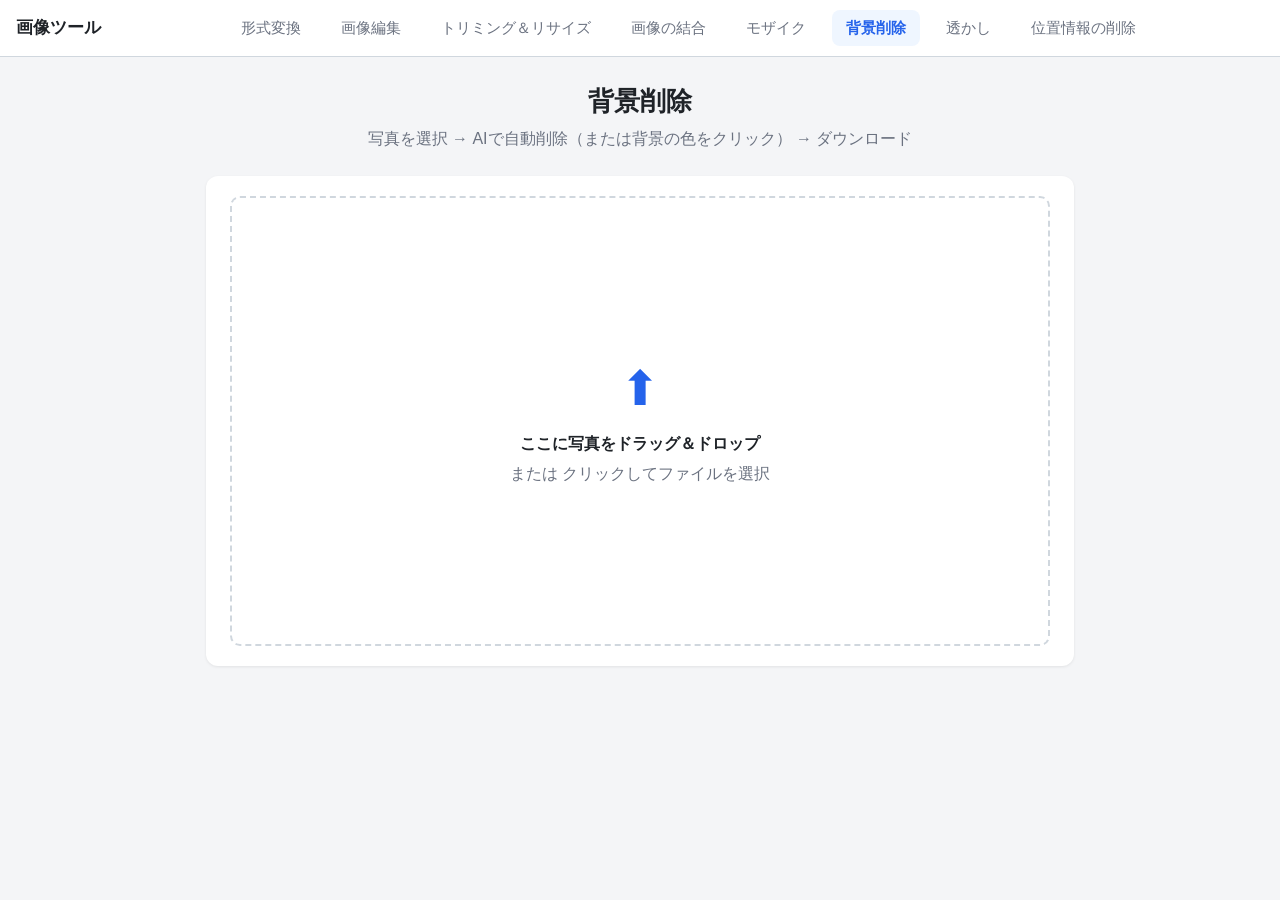
==== commit 521d79f8: "サイト名を「画像ツール」に変更 Co-Authored-By: Claude Opus 5.5 <noreply@anthropic.com>" ====
--- a/bg-remove/index.html
+++ b/bg-remove/index.html
@@ -9,7 +9,7 @@
 <body>
   <header class="site-header">
     <div class="site-inner">
-      <a class="brand" href="../index.html">ファイル変換ツール</a>
+      <a class="brand" href="../index.html">画像ツール</a>
       <nav class="site-nav"></nav>
     </div>
   </header>
@@ -132,13 +132,11 @@
 
       <div class="side-actions">
         <button type="button" id="btn-download" class="btn primary block">ダウンロード</button>
-        <div id="send-slot" class="send-slot"></div>
       </div>
     </aside>
   </div>
 
   <script src="../segmented.js"></script>
-  <script src="../store.js"></script>
   <script src="app.js"></script>
 </body>
 </html>
--- a/style.css
+++ b/style.css
@@ -36,7 +36,7 @@
   padding: 8px 16px;
   min-height: calc(var(--header-h) - 1px);
   display: grid;
-  grid-template-columns: 1fr auto 1fr; /* ナビを画面の中央に置く */
+  grid-template-columns: 1fr auto 0.5fr; /* ナビは中央より少し右寄り（左右の余白を 2:1 に） */
   align-items: center;
   gap: 8px 16px;
 }
@@ -1349,7 +1349,25 @@
 .pos-cell.active { border-color: var(--accent); background: #eff6ff; }
 .pos-cell.active::after { background: var(--accent); }
 
-/* 「ほかの道具で開く」 */
-.send-slot:empty { display: none; }
-.send-slot { margin-top: 6px; }
-.send-slot .dd { font-weight: normal; color: var(--text); border-color: var(--border); }
+/* ================= 画像の結合 ================= */
+.cb-strip .wm-thumb { cursor: grab; }
+.cb-strip .wm-thumb.dragging { opacity: .4; }
+.cb-strip .wm-thumb.drop-before { box-shadow: -4px 0 0 var(--accent); }
+.cb-strip .wm-thumb.drop-after { box-shadow: 4px 0 0 var(--accent); }
+/* 並ぶ順番の番号 */
+.cb-order {
+  position: absolute;
+  top: 4px;
+  left: 4px;
+  min-width: 20px;
+  height: 20px;
+  padding: 0 5px;
+  border-radius: 10px;
+  background: var(--accent);
+  color: #fff;
+  font-size: .7rem;
+  line-height: 20px;
+  text-align: center;
+}
+.cb-sliders input[type="range"] { width: 100%; height: 26px; margin-bottom: 8px; }
+#grid-fields input[type="range"] { width: 100%; height: 26px; }
